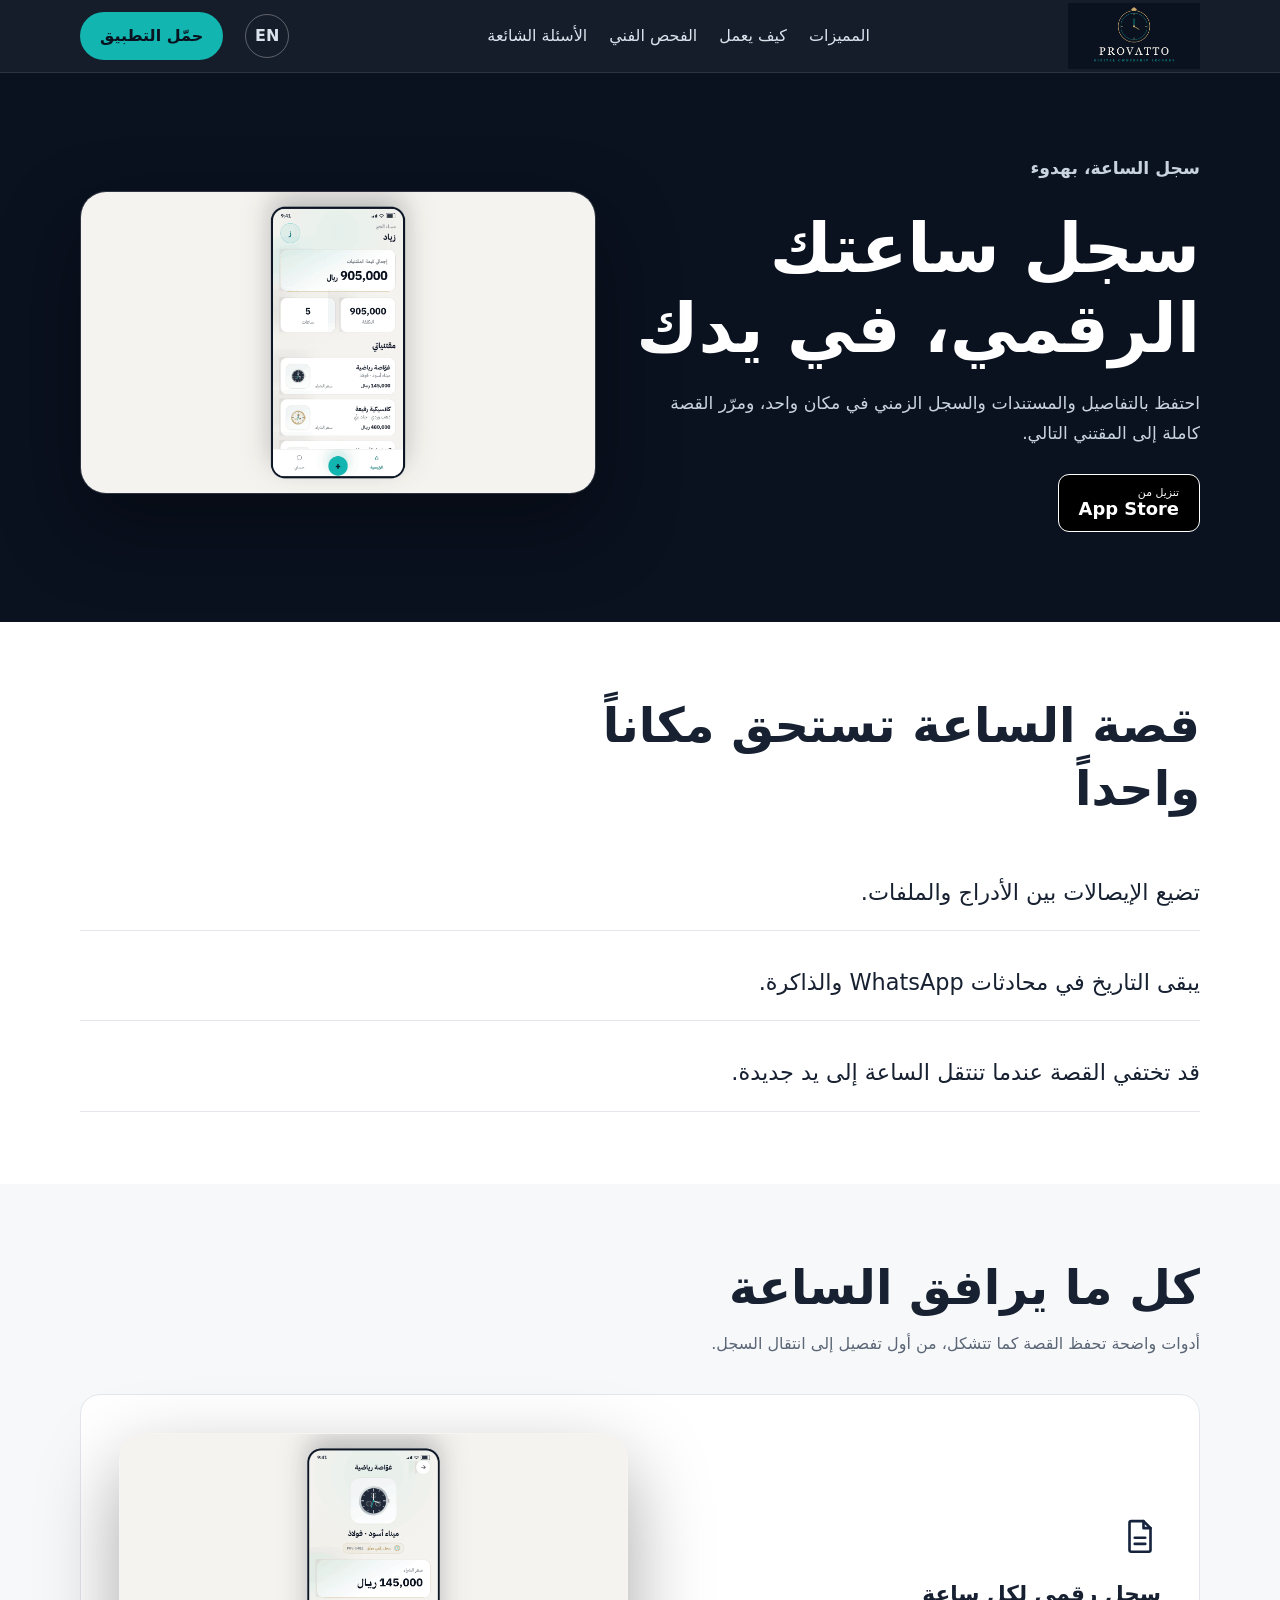
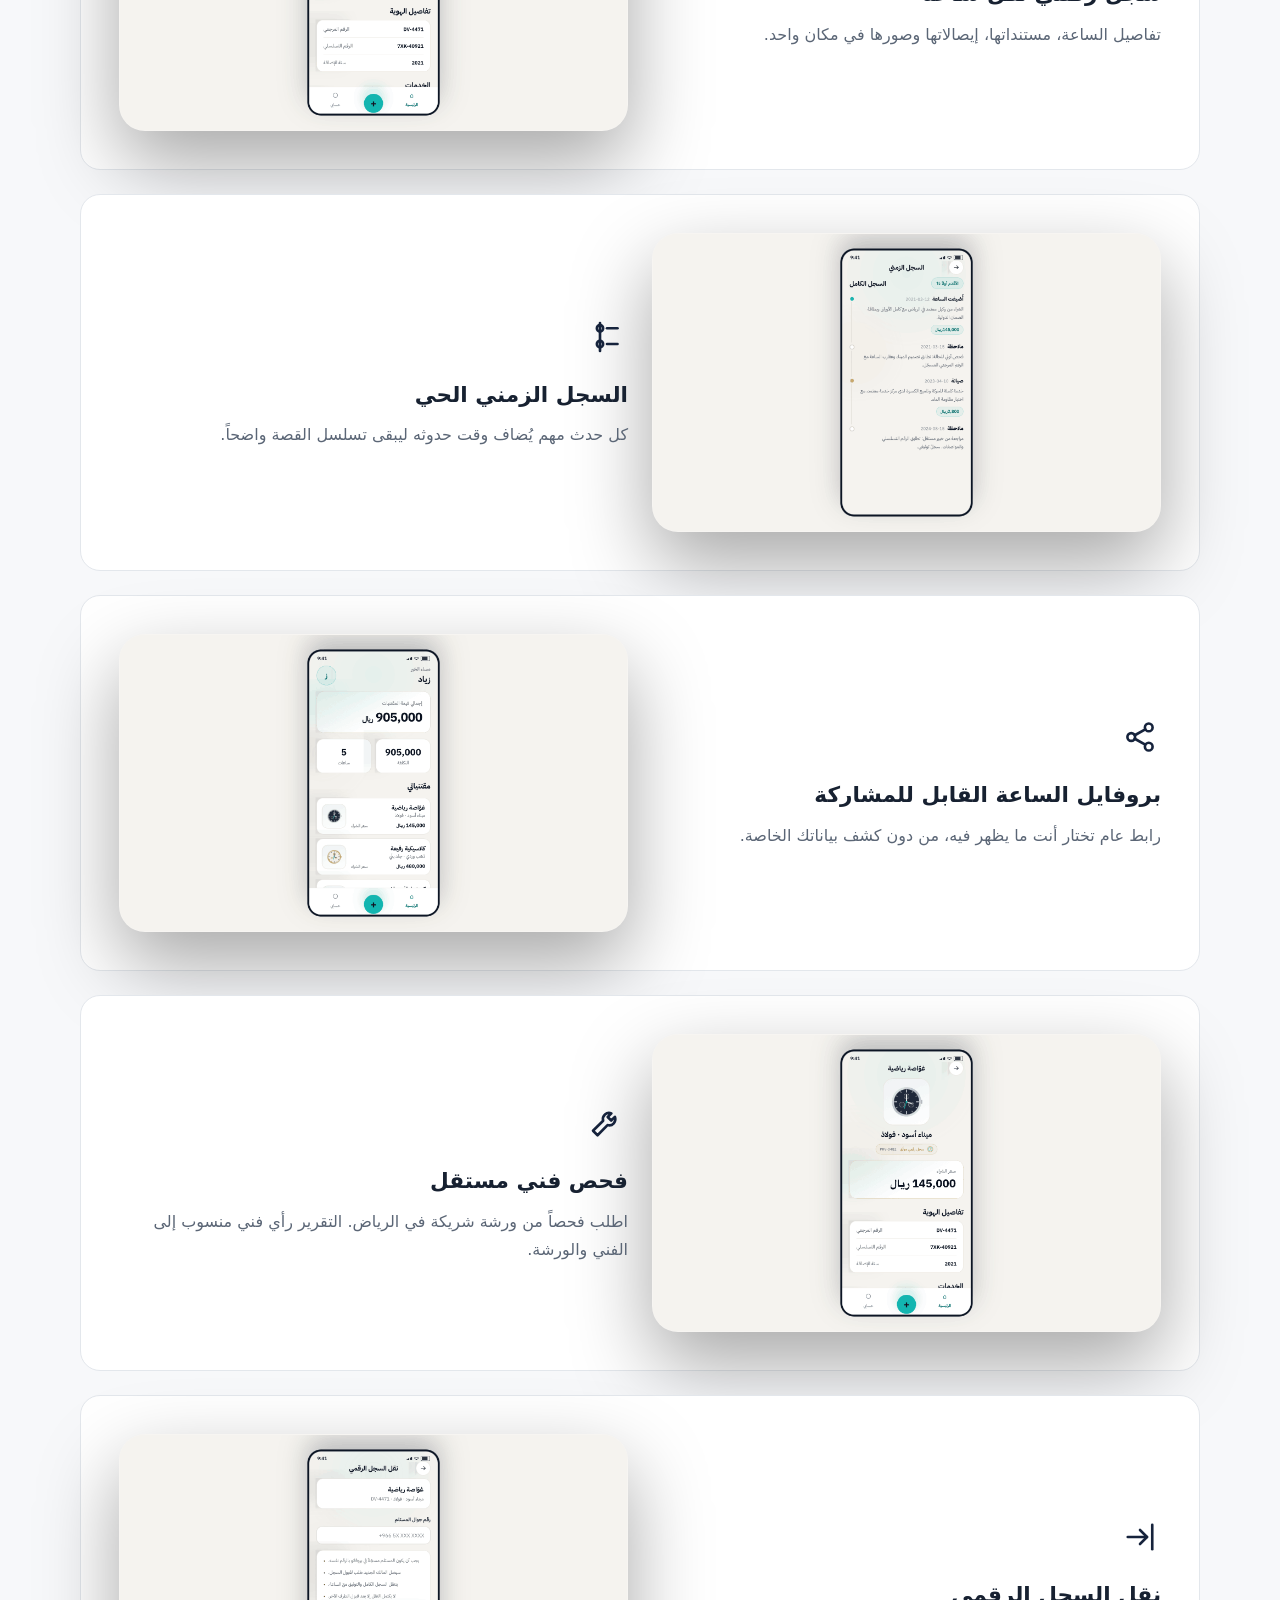
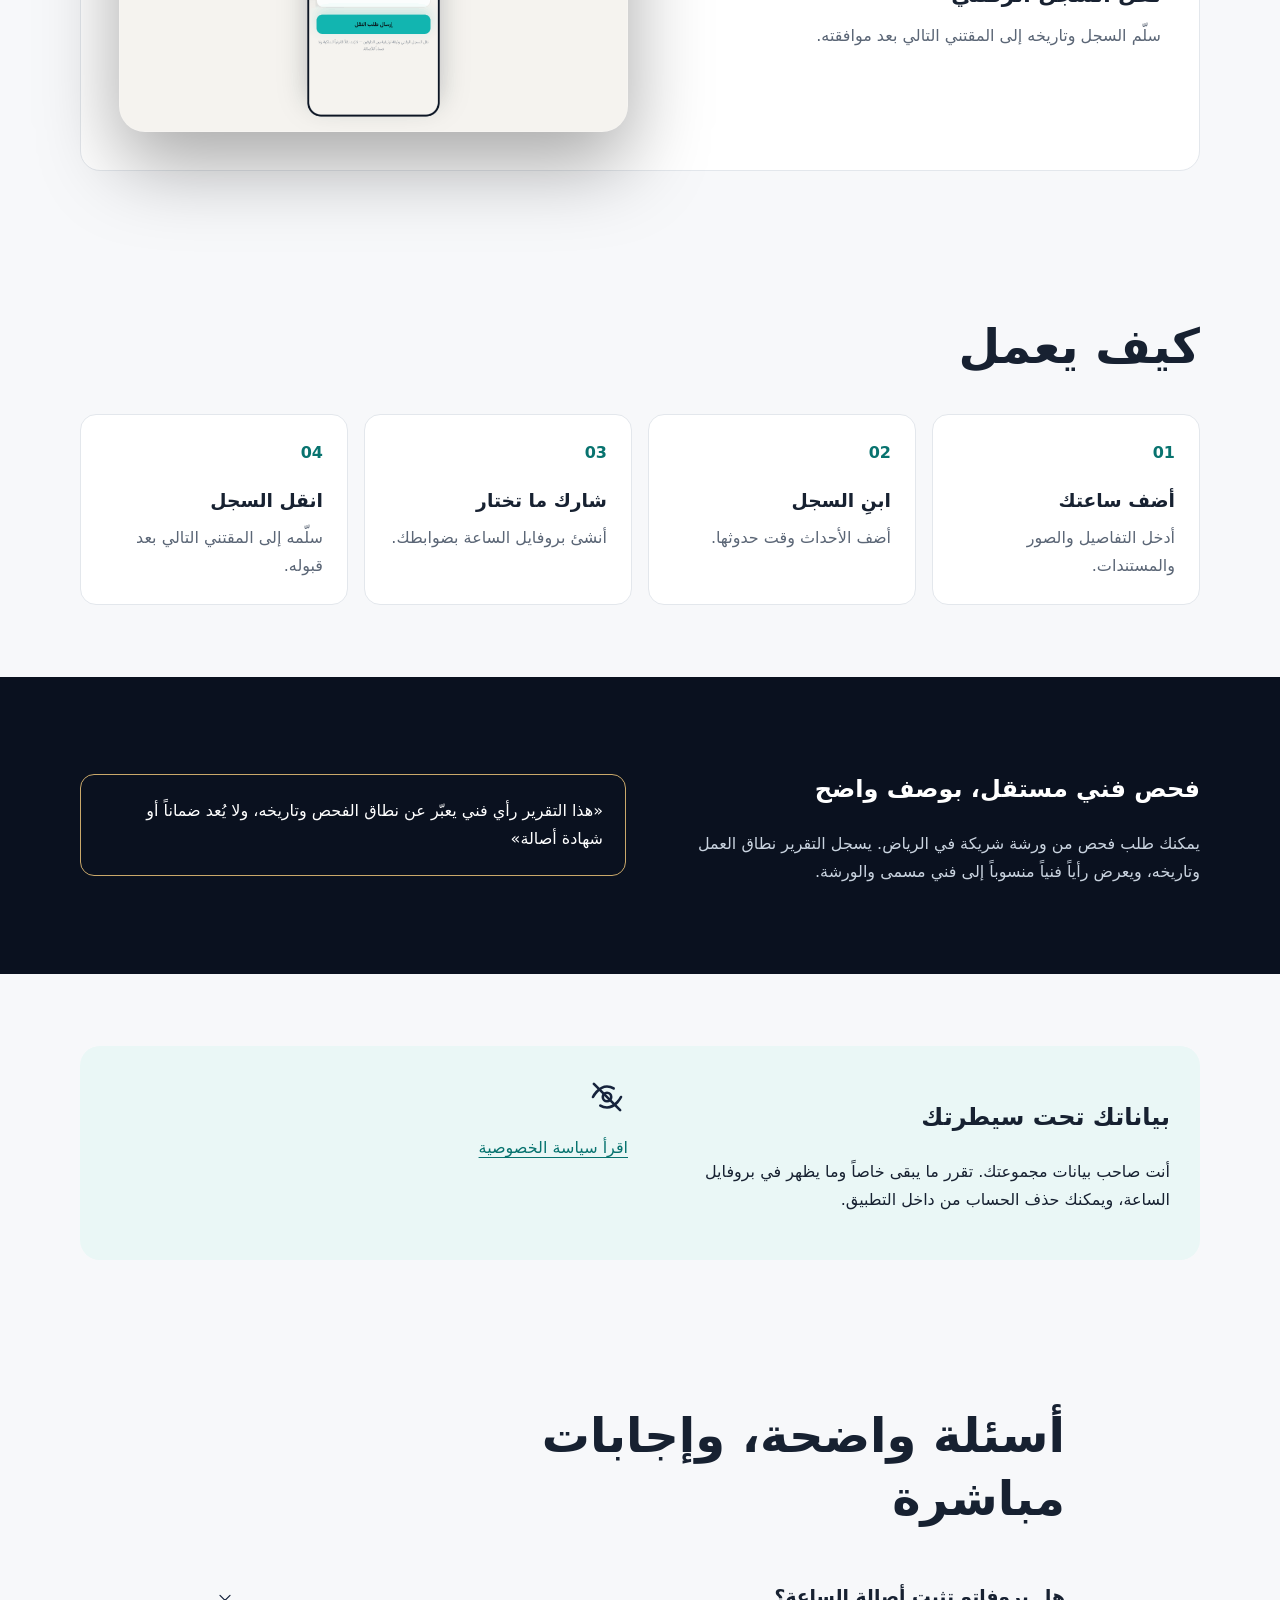
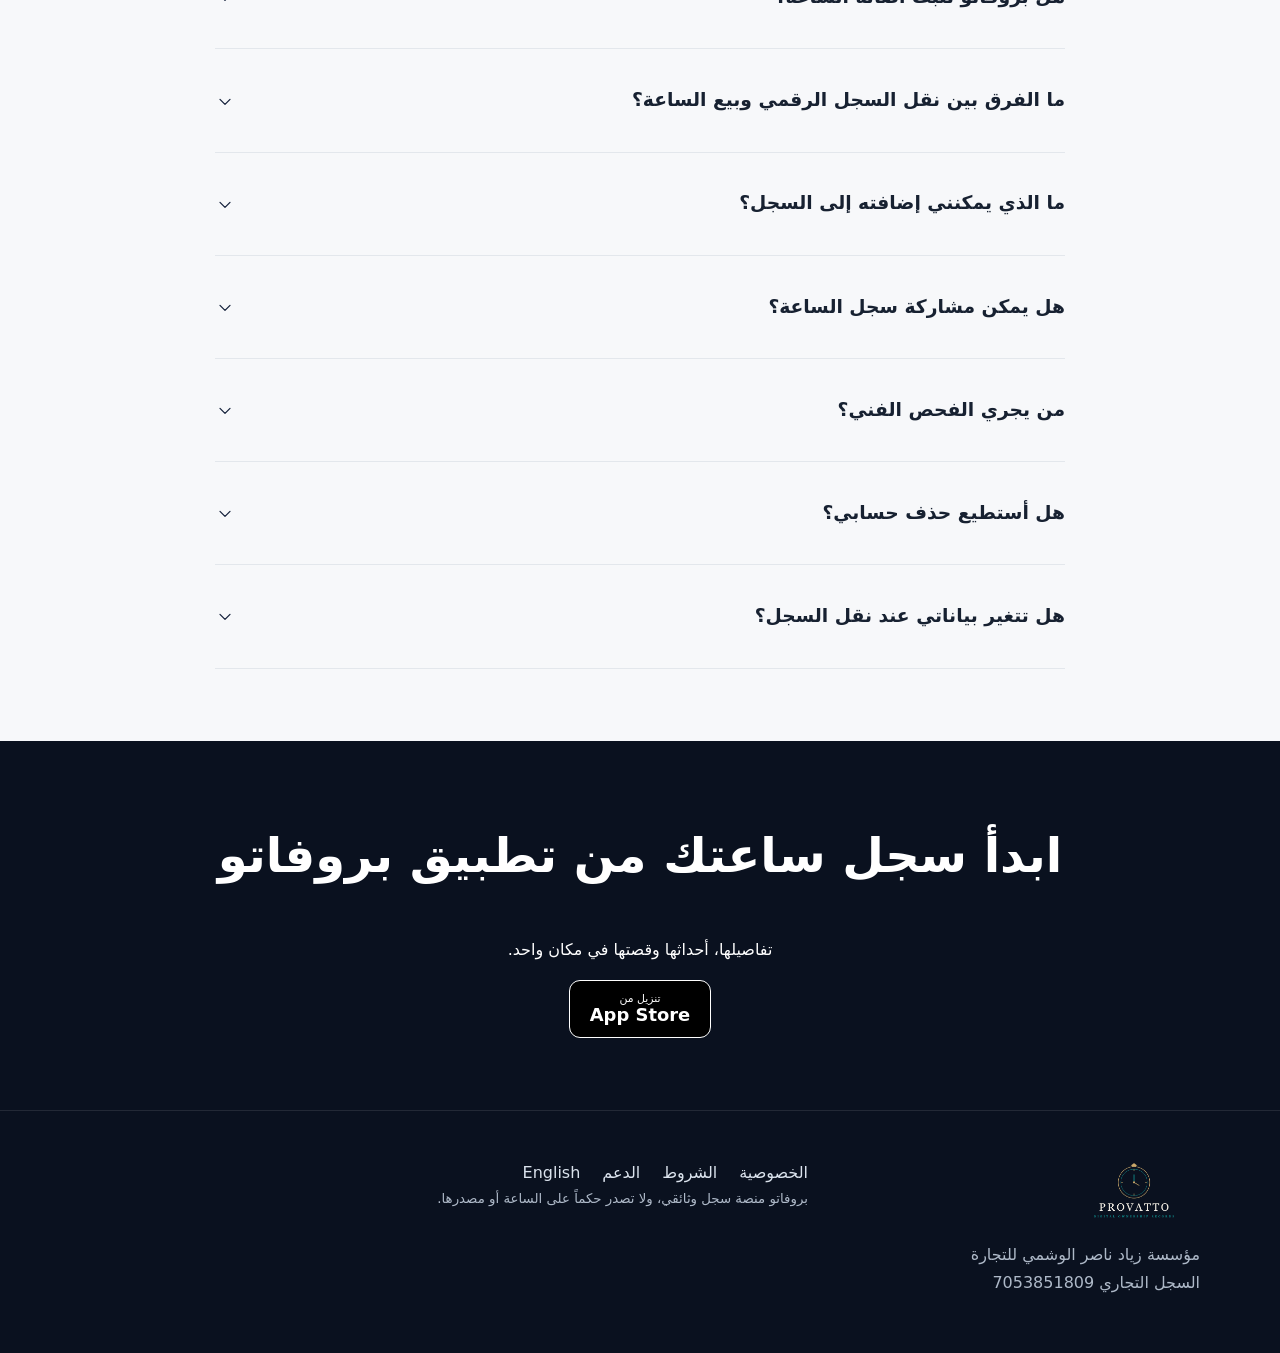
==== index.html @ 69df704a "Reference existing identity assets directly" ====
<!doctype html>
<html lang="ar" dir="rtl">
<head>
<meta charset="utf-8">
<meta name="viewport" content="width=device-width,initial-scale=1,viewport-fit=cover">
<title>بروفاتو | سجل ساعتك الرقمي</title>
<meta name="description" content="سجل رقمي لساعتك يحفظ التفاصيل والمستندات والأحداث وينتقل مع قصتها.">
<meta name="apple-itunes-app" content="app-id=6777485253">
<link rel="canonical" href="index.html">
<link rel="alternate" hreflang="ar" href="index.html">
<link rel="alternate" hreflang="en" href="en/index.html">
<link rel="alternate" hreflang="x-default" href="index.html">
<meta property="og:title" content="بروفاتو | سجل ساعتك الرقمي">
<meta property="og:description" content="سجل رقمي لساعتك يحفظ التفاصيل والمستندات والأحداث وينتقل مع قصتها.">
<meta property="og:type" content="website">
<meta property="og:image" content="identity/logo/app-icon-dark.png">
<meta name="twitter:card" content="summary_large_image">
<link rel="icon" href="identity/logo/icon-mark.svg" type="image/svg+xml">
<link rel="manifest" href="site.webmanifest">
<link rel="stylesheet" href="assets/css/site.css">
<script type="application/ld+json">{"@context":"https://schema.org","@graph":[{"@type":"Organization","name":"Provatto"},{"@type":"SoftwareApplication","name":"Provatto","operatingSystem":"iOS","applicationCategory":"LifestyleApplication","downloadUrl":"https://apps.apple.com/app/id6777485253"}]}</script>
</head>
<body>
<a class="skip" href="#main">تجاوز إلى المحتوى</a>
<header class="site-header">
<div class="container nav">
<a class="logo" href="index.html" aria-label="بروفاتو، الرئيسية">
<img src="identity/logo/wordmark-on-dark.png" alt="بروفاتو" width="260" height="130">
</a>
<nav class="nav-links" aria-label="التنقل الرئيسي">
<a href="#features">المميزات</a>
<a href="#how">كيف يعمل</a>
<a href="#inspection">الفحص الفني</a>
<a href="#faq">الأسئلة الشائعة</a>
</nav>
<a class="lang" href="en/index.html" hreflang="en" aria-label="English">EN</a>
<a class="button" href="https://apps.apple.com/app/id6777485253">حمّل التطبيق</a>
</div>
</header>
<main id="main">
<!-- Landing copy starts here -->
<section class="hero">
<div class="container hero-grid">
<div>
<p class="eyebrow">سجل الساعة، بهدوء</p>
<h1>سجل ساعتك الرقمي، في يدك</h1>
<p>احتفظ بالتفاصيل والمستندات والسجل الزمني في مكان واحد، ومرّر القصة كاملة إلى المقتني التالي.</p>
<a class="store-badge" href="https://apps.apple.com/app/id6777485253" aria-label="تنزيل بروفاتو من App Store">
<small>تنزيل من</small>
<strong>App Store</strong>
</a>
</div>
<div class="hero-art">
<img class="screen" src="identity/screens/home.png" alt="شاشة مقتنياتي في تطبيق بروفاتو" width="924" height="540">
</div>
</div>
</section>
<section class="problem">
<div class="container reveal">
<div class="section-head">
<h2>قصة الساعة تستحق مكاناً واحداً</h2>
</div>
<div class="problem-lines">
<p>تضيع الإيصالات بين الأدراج والملفات.</p>
<p>يبقى التاريخ في محادثات WhatsApp والذاكرة.</p>
<p>قد تختفي القصة عندما تنتقل الساعة إلى يد جديدة.</p>
</div>
</div>
</section>
<section id="features">
<div class="container">
<div class="section-head reveal">
<h2>كل ما يرافق الساعة</h2>
<p>أدوات واضحة تحفظ القصة كما تتشكل، من أول تفصيل إلى انتقال السجل.</p>
</div>
<div class="features">
<article class="feature reveal">
<div class="feature-copy">
<img class="feature-icon" src="identity/icons/document.svg" alt="" width="42" height="42">
<h3>سجل رقمي لكل ساعة</h3>
<p>تفاصيل الساعة، مستنداتها، إيصالاتها وصورها في مكان واحد.</p>
</div>
<img class="screen" src="identity/screens/detail.png" alt="شاشة تفاصيل السجل الرقمي في تطبيق بروفاتو" width="924" height="540" loading="lazy">
</article>
<article class="feature reveal">
<div class="feature-copy">
<img class="feature-icon" src="identity/icons/timeline.svg" alt="" width="42" height="42">
<h3>السجل الزمني الحي</h3>
<p>كل حدث مهم يُضاف وقت حدوثه ليبقى تسلسل القصة واضحاً.</p>
</div>
<img class="screen" src="identity/screens/timeline.png" alt="شاشة السجل الزمني في تطبيق بروفاتو" width="924" height="540" loading="lazy">
</article>
<article class="feature reveal">
<div class="feature-copy">
<img class="feature-icon" src="identity/icons/share.svg" alt="" width="42" height="42">
<h3>بروفايل الساعة القابل للمشاركة</h3>
<p>رابط عام تختار أنت ما يظهر فيه، من دون كشف بياناتك الخاصة.</p>
</div>
<img class="screen" src="identity/screens/home.png" alt="شاشة مقتنياتي في تطبيق بروفاتو" width="924" height="540" loading="lazy">
</article>
<article class="feature reveal">
<div class="feature-copy">
<img class="feature-icon" src="identity/icons/tool.svg" alt="" width="42" height="42">
<h3>فحص فني مستقل</h3>
<p>اطلب فحصاً من ورشة شريكة في الرياض. التقرير رأي فني منسوب إلى الفني والورشة.</p>
</div>
<img class="screen" src="identity/screens/detail.png" alt="تفاصيل ساعة داخل التطبيق" width="924" height="540" loading="lazy">
</article>
<article class="feature reveal">
<div class="feature-copy">
<img class="feature-icon" src="identity/icons/transferOut.svg" alt="" width="42" height="42">
<h3>نقل السجل الرقمي</h3>
<p>سلّم السجل وتاريخه إلى المقتني التالي بعد موافقته.</p>
</div>
<img class="screen" src="identity/screens/transfer.png" alt="شاشة نقل السجل الرقمي" width="924" height="540" loading="lazy">
</article>
</div>
</div>
</section>
<section id="how">
<div class="container">
<div class="section-head reveal">
<h2>كيف يعمل</h2>
</div>
<div class="steps reveal">
<article class="step">
<h3>أضف ساعتك</h3>
<p>أدخل التفاصيل والصور والمستندات.</p>
</article>
<article class="step">
<h3>ابنِ السجل</h3>
<p>أضف الأحداث وقت حدوثها.</p>
</article>
<article class="step">
<h3>شارك ما تختار</h3>
<p>أنشئ بروفايل الساعة بضوابطك.</p>
</article>
<article class="step">
<h3>انقل السجل</h3>
<p>سلّمه إلى المقتني التالي بعد قبوله.</p>
</article>
</div>
</div>
</section>
<section class="inspection" id="inspection">
<div class="container inspection-grid reveal">
<div>
<h2>فحص فني مستقل، بوصف واضح</h2>
<p>يمكنك طلب فحص من ورشة شريكة في الرياض. يسجل التقرير نطاق العمل وتاريخه، ويعرض رأياً فنياً منسوباً إلى فني مسمى والورشة.</p>
</div>
<p class="disclaimer">«هذا التقرير رأي فني يعبّر عن نطاق الفحص وتاريخه، ولا يُعد ضماناً أو شهادة أصالة»</p>
</div>
</section>
<section id="privacy">
<div class="container privacy-panel reveal">
<div>
<h2>بياناتك تحت سيطرتك</h2>
<p>أنت صاحب بيانات مجموعتك. تقرر ما يبقى خاصاً وما يظهر في بروفايل الساعة، ويمكنك حذف الحساب من داخل التطبيق.</p>
</div>
<div>
<img src="identity/icons/private.svg" alt="" width="42" height="42">
<p>
<a href="privacy.html">اقرأ سياسة الخصوصية</a>
</p>
</div>
</div>
</section>
<section id="faq">
<div class="container faq reveal">
<div class="section-head">
<h2>أسئلة واضحة، وإجابات مباشرة</h2>
</div>
<div class="faq-item">
<h3>
<button class="faq-button" aria-expanded="false" aria-controls="faq-1">هل بروفاتو تثبت أصالة الساعة؟<img class="directional" src="identity/icons/chevronDown.svg" alt="" width="20" height="20">
</button>
</h3>
<div class="faq-panel" id="faq-1" hidden>لا. بروفاتو منصة للسجل الرقمي، ولا تحكم على الساعة. الفحص الفني المستقل رأي فني محدد النطاق والتاريخ.</div>
</div>
<div class="faq-item">
<h3>
<button class="faq-button" aria-expanded="false" aria-controls="faq-2">ما الفرق بين نقل السجل الرقمي وبيع الساعة؟<img class="directional" src="identity/icons/chevronDown.svg" alt="" width="20" height="20">
</button>
</h3>
<div class="faq-panel" id="faq-2" hidden>نقل السجل يحرّك البيانات إلى حساب المقتني التالي. البيع وأي إجراء قانوني يتمان خارج بروفاتو.</div>
</div>
<div class="faq-item">
<h3>
<button class="faq-button" aria-expanded="false" aria-controls="faq-3">ما الذي يمكنني إضافته إلى السجل؟<img class="directional" src="identity/icons/chevronDown.svg" alt="" width="20" height="20">
</button>
</h3>
<div class="faq-panel" id="faq-3" hidden>تفاصيل الساعة، الصور، المستندات، الإيصالات وأحداث الصيانة وغيرها من الأحداث المهمة.</div>
</div>
<div class="faq-item">
<h3>
<button class="faq-button" aria-expanded="false" aria-controls="faq-4">هل يمكن مشاركة سجل الساعة؟<img class="directional" src="identity/icons/chevronDown.svg" alt="" width="20" height="20">
</button>
</h3>
<div class="faq-panel" id="faq-4" hidden>نعم. تنشئ بروفايل ساعة عاماً وتختار أنت المعلومات التي تظهر فيه.</div>
</div>
<div class="faq-item">
<h3>
<button class="faq-button" aria-expanded="false" aria-controls="faq-5">من يجري الفحص الفني؟<img class="directional" src="identity/icons/chevronDown.svg" alt="" width="20" height="20">
</button>
</h3>
<div class="faq-panel" id="faq-5" hidden>فني مسمى لدى ورشة شريكة في الرياض، ويُنسب التقرير إليه وإلى الورشة.</div>
</div>
<div class="faq-item">
<h3>
<button class="faq-button" aria-expanded="false" aria-controls="faq-6">هل أستطيع حذف حسابي؟<img class="directional" src="identity/icons/chevronDown.svg" alt="" width="20" height="20">
</button>
</h3>
<div class="faq-panel" id="faq-6" hidden>نعم. يمكنك طلب حذف الحساب من داخل التطبيق وفق سياسة الخصوصية.</div>
</div>
<div class="faq-item">
<h3>
<button class="faq-button" aria-expanded="false" aria-controls="faq-7">هل تتغير بياناتي عند نقل السجل؟<img class="directional" src="identity/icons/chevronDown.svg" alt="" width="20" height="20">
</button>
</h3>
<div class="faq-panel" id="faq-7" hidden>ينتقل السجل وتاريخه بعد قبول الطرف الآخر، وتبقى الإجراءات القانونية خارج المنصة.</div>
</div>
</div>
</section>
<section class="final-cta">
<div class="container reveal">
<h2>ابدأ سجل ساعتك من تطبيق بروفاتو</h2>
<p>تفاصيلها، أحداثها وقصتها في مكان واحد.</p>
<a class="store-badge" href="https://apps.apple.com/app/id6777485253" aria-label="تنزيل بروفاتو من App Store">
<small>تنزيل من</small>
<strong>App Store</strong>
</a>
</div>
</section>
<!-- Landing copy ends here -->
</main>
<footer class="footer">
<div class="container footer-grid">
<div>
<img class="footer-logo" src="identity/logo/wordmark-on-dark.png" alt="بروفاتو" width="260" height="130">
<p>مؤسسة زياد ناصر الوشمي للتجارة<br>السجل التجاري 7053851809</p>
</div>
<div>
<nav class="footer-links" aria-label="روابط التذييل">
<a href="privacy.html">الخصوصية</a>
<a href="terms.html">الشروط</a>
<a href="support.html">الدعم</a>
<a href="en/index.html">English</a>
</nav>
<small>بروفاتو منصة سجل وثائقي، ولا تصدر حكماً على الساعة أو مصدرها.</small>
</div>
</div>
</footer>
<script src="assets/js/site.js" defer>
</script>
</body>
</html>
---- assets/css/site.css ----
:root {
  --navy:#0a111f;
  --teal:#12b5b0;
  --teal-ink:#08736f;
  --paper:#f7f8fa;
  --white:#fff;
  --ink:#172131;
  --muted:#5b6676;
  --line:#e3e7ec;
  --gold:#c9a86a;
  --radius:20px;
  --shadow:0 20px 60px rgba(10,17,31,.1)
}
@font-face {
  font-family:"IBM Plex Sans Arabic";
  src:local("IBM Plex Sans Arabic");
  font-display:swap
}
* {
  box-sizing:border-box
}
html {
  scroll-behavior:smooth;
  scroll-padding-top:96px
}
body {
  margin:0;
  background:var(--paper);
  color:var(--ink);
  font-family:"IBM Plex Sans Arabic","IBM Plex Sans",system-ui,-apple-system,"Segoe UI",sans-serif;
  line-height:1.75
}
img {
  display:block;
  max-width:100%;
  height:auto
}
a {
  color:var(--teal-ink);
  text-underline-offset:4px
}
button,a {
  touch-action:manipulation
}
.container {
  width:min(1120px,calc(100% - 40px));
  margin-inline:auto
}
.skip {
  position:fixed;
  z-index:100;
  inset-block-start:8px;
  inset-inline-start:8px;
  transform:translateY(-150%);
  background:var(--white);
  padding:12px 18px;
  border-radius:8px
}
.skip:focus {
  transform:none
}
.site-header {
  position:sticky;
  z-index:50;
  inset-block-start:0;
  padding-block-start:env(safe-area-inset-top);
  background:rgba(10,17,31,.95);
  backdrop-filter:blur(14px);
  border-block-end:1px solid rgba(255,255,255,.1)
}
.nav {
  min-height:72px;
  display:flex;
  align-items:center;
  gap:22px
}
.logo {
  display:flex;
  align-items:center;
  min-width:120px
}
.logo img {
  width:132px
}
.nav-links {
  display:none;
  align-items:center;
  gap:22px;
  margin-inline:auto
}
.nav-links a,.lang,.footer a {
  color:#dbe3ed;
  text-decoration:none
}
.lang {
  display:grid;
  place-items:center;
  min-width:44px;
  min-height:44px;
  border:1px solid rgba(255,255,255,.3);
  border-radius:999px;
  font-weight:600
}
.button {
  display:inline-flex;
  min-height:48px;
  align-items:center;
  justify-content:center;
  padding:10px 20px;
  border-radius:999px;
  background:var(--teal);
  color:var(--navy);
  font-weight:700;
  text-decoration:none
}
.nav .button {
  display:none
}
.hero {
  background:var(--navy);
  color:var(--white);
  padding:46px 0 64px;
  overflow:hidden
}
.hero-grid {
  display:grid;
  gap:34px;
  align-items:center
}
.eyebrow {
  font-size:.82rem;
  font-weight:700;
  color:var(--teal);
  margin:0 0 12px
}
.hero h1 {
  font-size:clamp(2.1rem,8vw,4.25rem);
  line-height:1.18;
  max-width:750px;
  margin:0 0 18px;
  font-weight:600
}
.hero p {
  color:#c9d3df;
  font-size:1.08rem;
  max-width:620px;
  margin:0 0 26px
}
.store-badge {
  display:inline-grid;
  min-height:58px;
  align-content:center;
  padding:8px 20px;
  border:1px solid #fff;
  border-radius:11px;
  background:#000;
  color:#fff;
  text-decoration:none;
  line-height:1.15
}
.store-badge small {
  font-size:.68rem
}
.store-badge strong {
  font-size:1.12rem
}
.hero-art {
  position:relative
}
.screen {
  border-radius:26px;
  box-shadow:0 32px 80px rgba(0,0,0,.35);
  border:1px solid rgba(255,255,255,.15)
}
section {
  padding:72px 0
}
.section-head {
  max-width:680px;
  margin-block-end:36px
}
.section-head h2,.legal h1 {
  font-size:clamp(1.8rem,5vw,3rem);
  line-height:1.3;
  margin:0 0 12px
}
.section-head p {
  color:var(--muted);
  margin:0
}
.problem {
  background:var(--white)
}
.problem-lines {
  display:grid;
  gap:14px
}
.problem-lines p {
  font-size:clamp(1.1rem,3vw,1.4rem);
  margin:0;
  padding:18px 0;
  border-block-end:1px solid var(--line)
}
.features {
  display:grid;
  gap:24px
}
.feature {
  display:grid;
  gap:24px;
  background:var(--white);
  padding:24px;
  border:1px solid var(--line);
  border-radius:var(--radius);
  align-items:center
}
.feature-icon {
  width:42px;
  height:42px;
  margin-block-end:18px
}
.feature h3 {
  font-size:1.35rem;
  margin:0 0 8px
}
.feature p {
  color:var(--muted);
  margin:0
}
.feature img.screen {
  background:#f5f3ef
}
.steps {
  display:grid;
  gap:16px;
  counter-reset:steps
}
.step {
  position:relative;
  background:#fff;
  padding:24px;
  border-radius:16px;
  border:1px solid var(--line)
}
.step::before {
  counter-increment:steps;
  content:"0" counter(steps);
  display:block;
  color:var(--teal-ink);
  font-weight:700;
  margin-block-end:18px
}
.step h3 {
  margin:0 0 6px
}
.step p {
  margin:0;
  color:var(--muted)
}
.inspection {
  background:var(--navy);
  color:#fff
}
.inspection-grid {
  display:grid;
  gap:28px;
  align-items:center
}
.inspection p {
  color:#c9d3df
}
.disclaimer {
  padding:22px;
  border:1px solid var(--gold);
  border-radius:14px;
  color:#fff!important
}
.privacy-panel {
  display:grid;
  gap:24px;
  background:#eaf7f6;
  padding:30px;
  border-radius:var(--radius)
}
.faq {
  max-width:850px
}
.faq-item {
  border-block-end:1px solid var(--line)
}
.faq-button {
  width:100%;
  min-height:64px;
  display:flex;
  align-items:center;
  justify-content:space-between;
  gap:20px;
  padding:16px 0;
  border:0;
  background:none;
  color:var(--ink);
  font:inherit;
  font-weight:600;
  text-align:start;
  cursor:pointer
}
.faq-button img {
  width:20px;
  transition:transform .2s
}
.faq-button[aria-expanded=true] img {
  transform:rotate(180deg)
}
.faq-panel {
  padding:0 0 20px;
  color:var(--muted)
}
.faq-panel[hidden] {
  display:none
}
.final-cta {
  background:var(--navy);
  color:#fff;
  text-align:center
}
.final-cta h2 {
  font-size:clamp(1.8rem,5vw,3rem);
  margin-block-start:0
}
.footer {
  background:var(--navy);
  color:#aeb9c8;
  padding:48px 0 max(40px,env(safe-area-inset-bottom));
  border-block-start:1px solid rgba(255,255,255,.1)
}
.footer-grid {
  display:grid;
  gap:28px
}
.footer-logo {
  width:132px
}
.footer-links {
  display:flex;
  flex-wrap:wrap;
  gap:14px 22px
}
.footer small {
  display:block;
  max-width:760px
}
.legal-hero {
  background:var(--navy);
  color:#fff;
  padding:52px 0
}
.legal {
  padding-block:56px
}
.legal-layout {
  display:grid;
  gap:32px
}
.toc {
  background:#fff;
  padding:22px;
  border:1px solid var(--line);
  border-radius:14px;
  align-self:start
}
.toc a {
  display:block;
  padding:5px 0
}
.legal-card {
  background:#fff;
  padding:clamp(20px,5vw,48px);
  border:1px solid var(--line);
  border-radius:var(--radius)
}
.legal-card h2 {
  font-size:1.25rem;
  line-height:1.5;
  margin:34px 0 10px
}
.legal-card h2:first-child {
  margin-block-start:0
}
.legal-card li {
  margin-block-end:8px
}
.contact-block,.contact-card {
  background:#eff9f8;
  padding:20px;
  border-radius:12px
}
.contact-card {
  text-align:center
}
.qa {
  padding:18px 0;
  border-block-end:1px solid var(--line)
}
.qa .q {
  font-weight:700
}
.qa .a {
  color:var(--muted)
}
:focus-visible {
  outline:3px solid var(--teal);
  outline-offset:3px
}
.reveal {
  opacity:0;
  transform:translateY(8px);
  transition:opacity .2s ease,transform .2s ease
}
.reveal.visible {
  opacity:1;
  transform:none
}
[dir=rtl] .directional {
  transform:scaleX(-1)
}
[dir=rtl] .faq-button[aria-expanded=true] img {
  transform:scaleX(-1) rotate(180deg)
}
@media(min-width:760px) {
  .nav-links {
    display:flex
  }
  .nav .button {
    display:inline-flex
  }
  .hero {
    padding:80px 0 90px
  }
  .hero-grid {
    grid-template-columns:1.05fr .95fr
  }
  .features .feature {
    grid-template-columns:1fr 1fr;
    padding:38px
  }
  .features .feature:nth-child(even) .feature-copy {
    order:2
  }
  .steps {
    grid-template-columns:repeat(4,1fr)
  }
  .inspection-grid,.privacy-panel {
    grid-template-columns:1fr 1fr
  }
  .footer-grid {
    grid-template-columns:1fr 2fr
  }
  .legal-layout {
    grid-template-columns:260px 1fr
  }
  .toc {
    position:sticky;
    inset-block-start:100px
  }
}
@media(prefers-reduced-motion:reduce) {
  html {
    scroll-behavior:auto
  }
  .reveal {
    opacity:1;
    transform:none;
    transition:none
  }
  .faq-button img {
    transition:none
  }
}

.not-found {
  min-height: 100vh;
  display: grid;
  place-items: center;
}

.not-found-logo {
  margin-inline: auto;
}
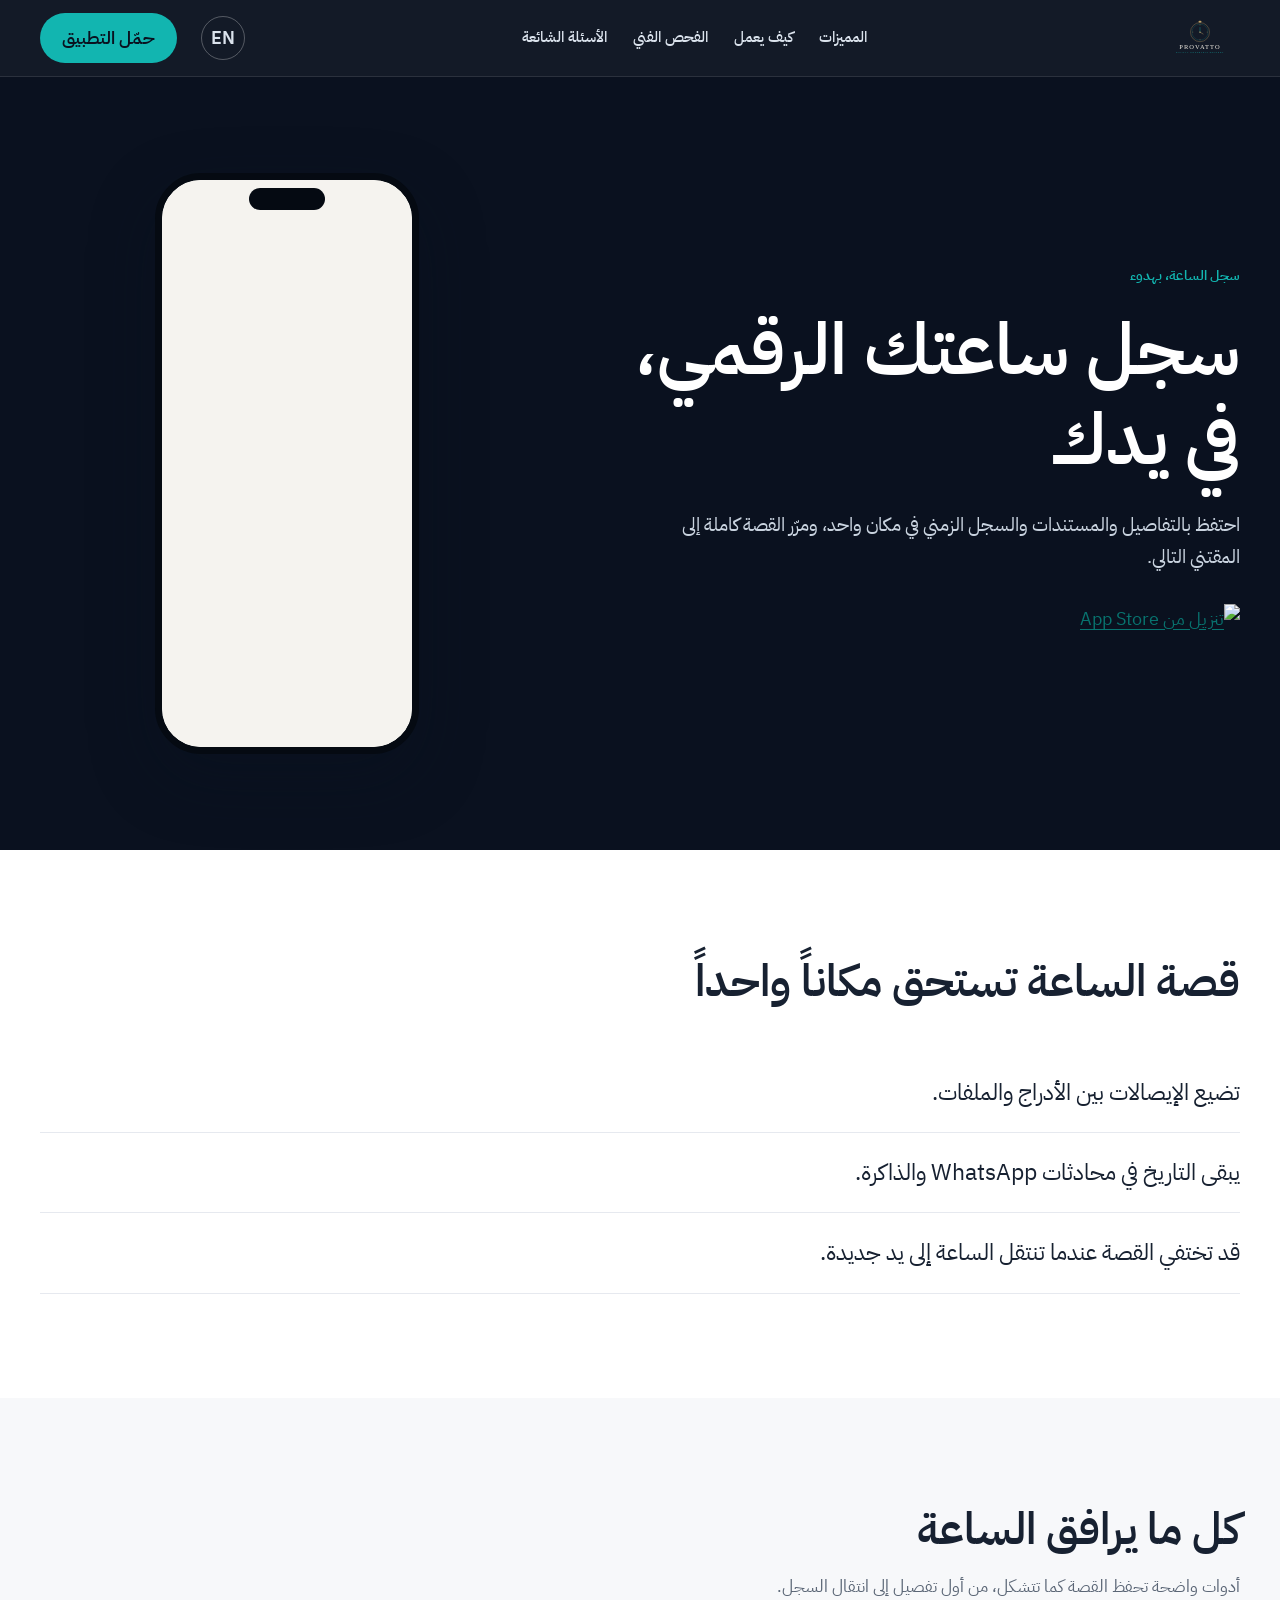
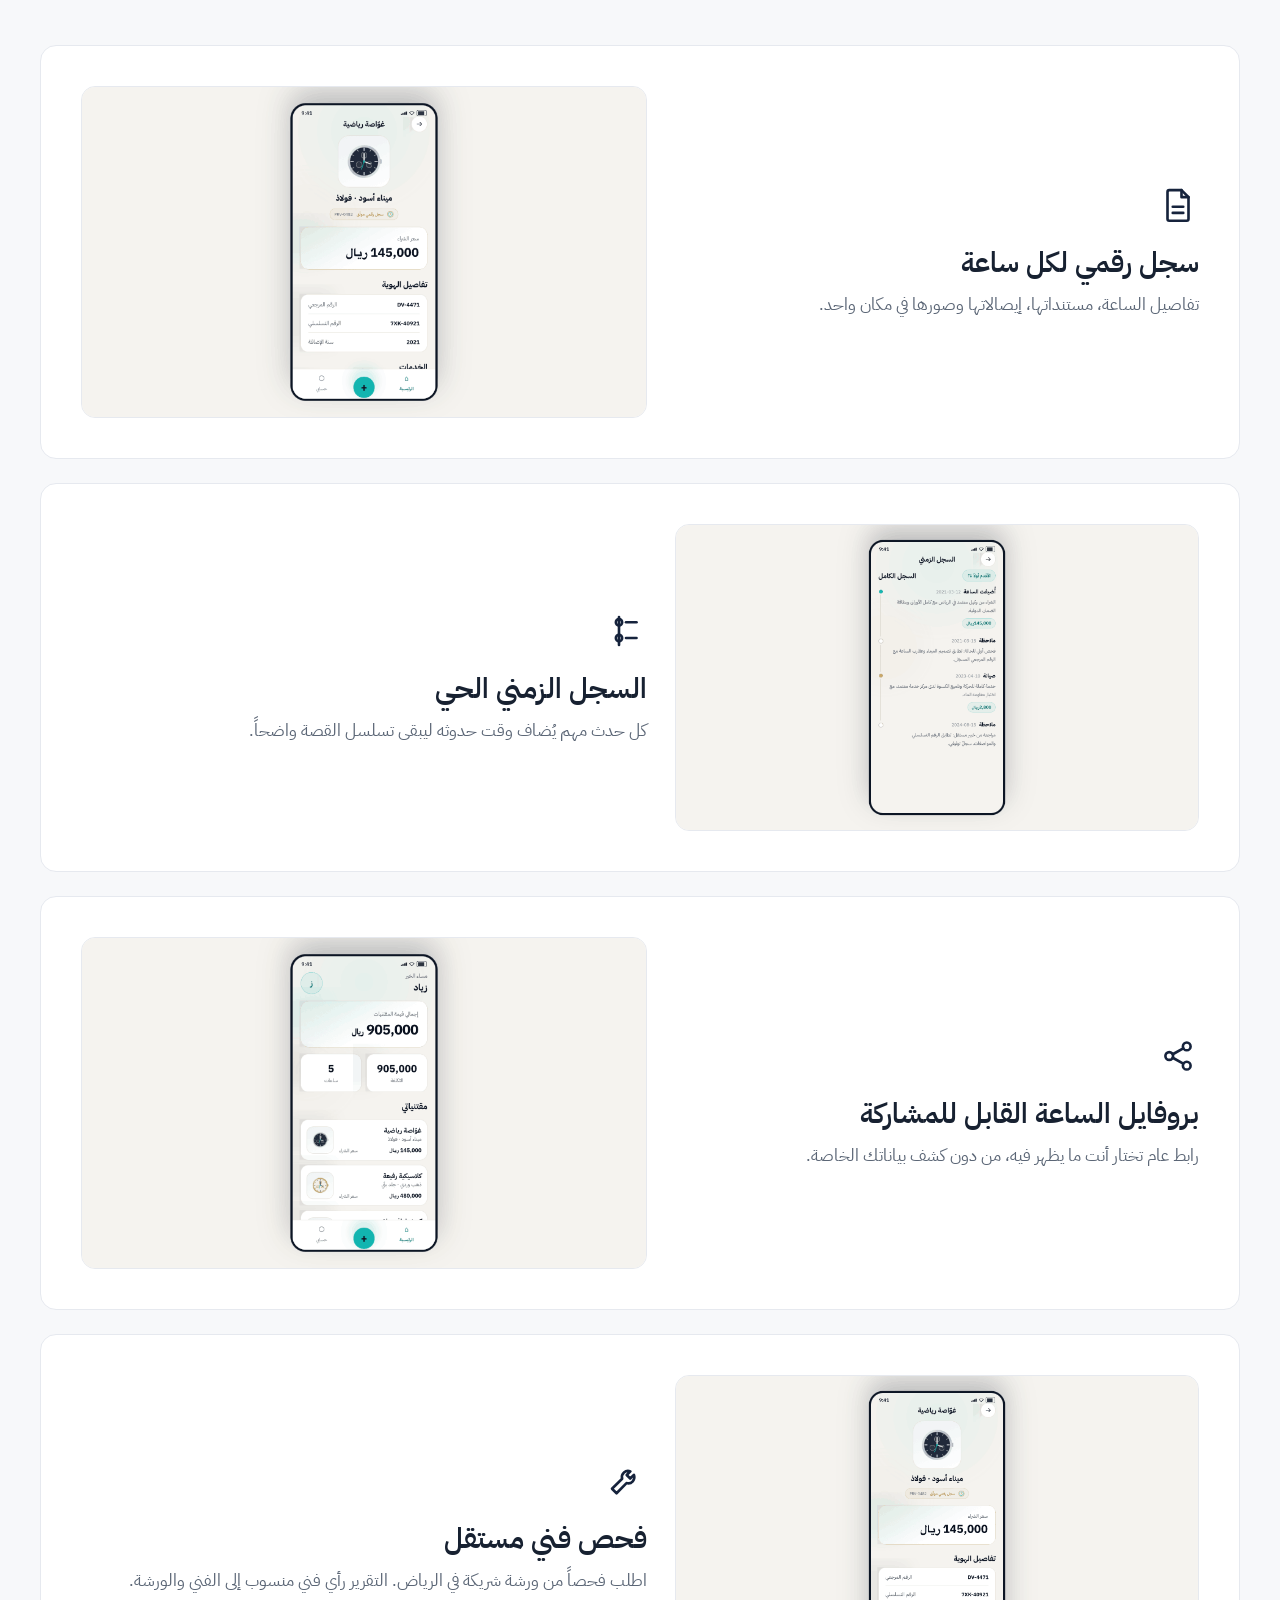
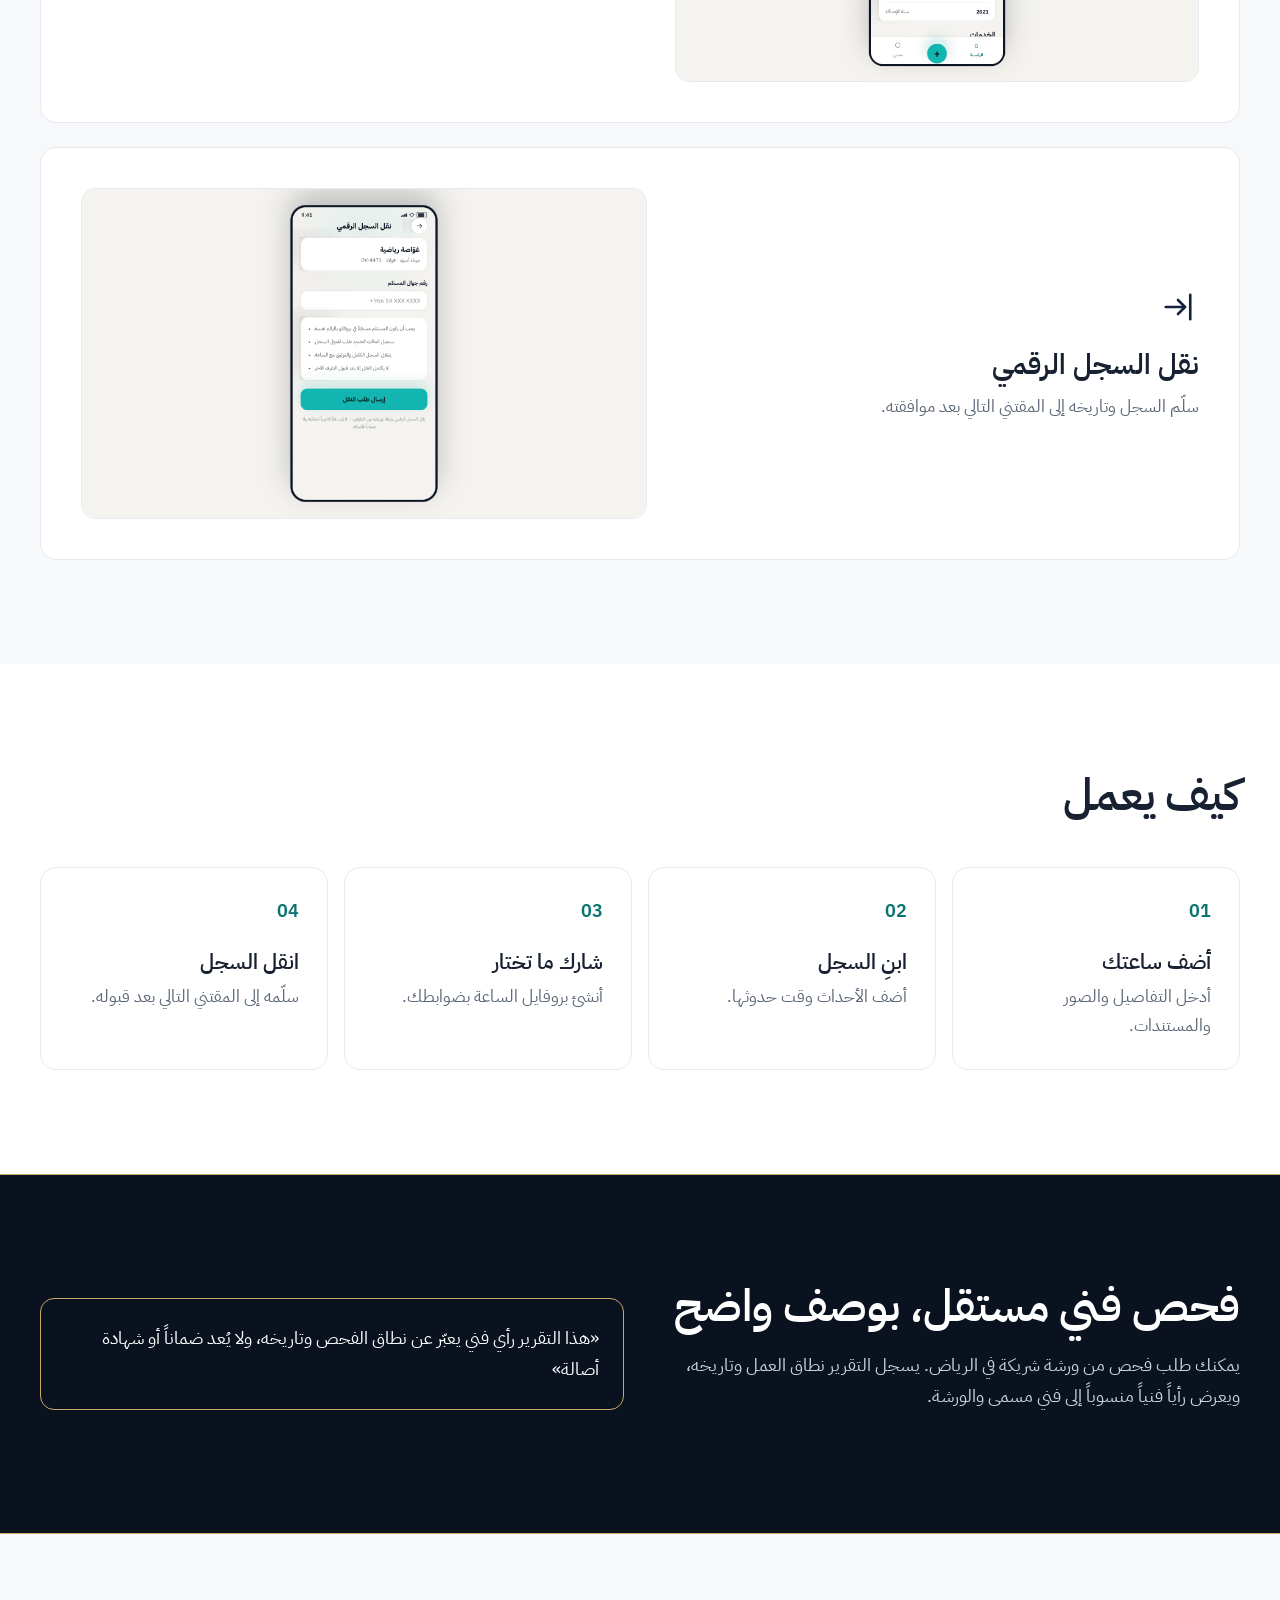
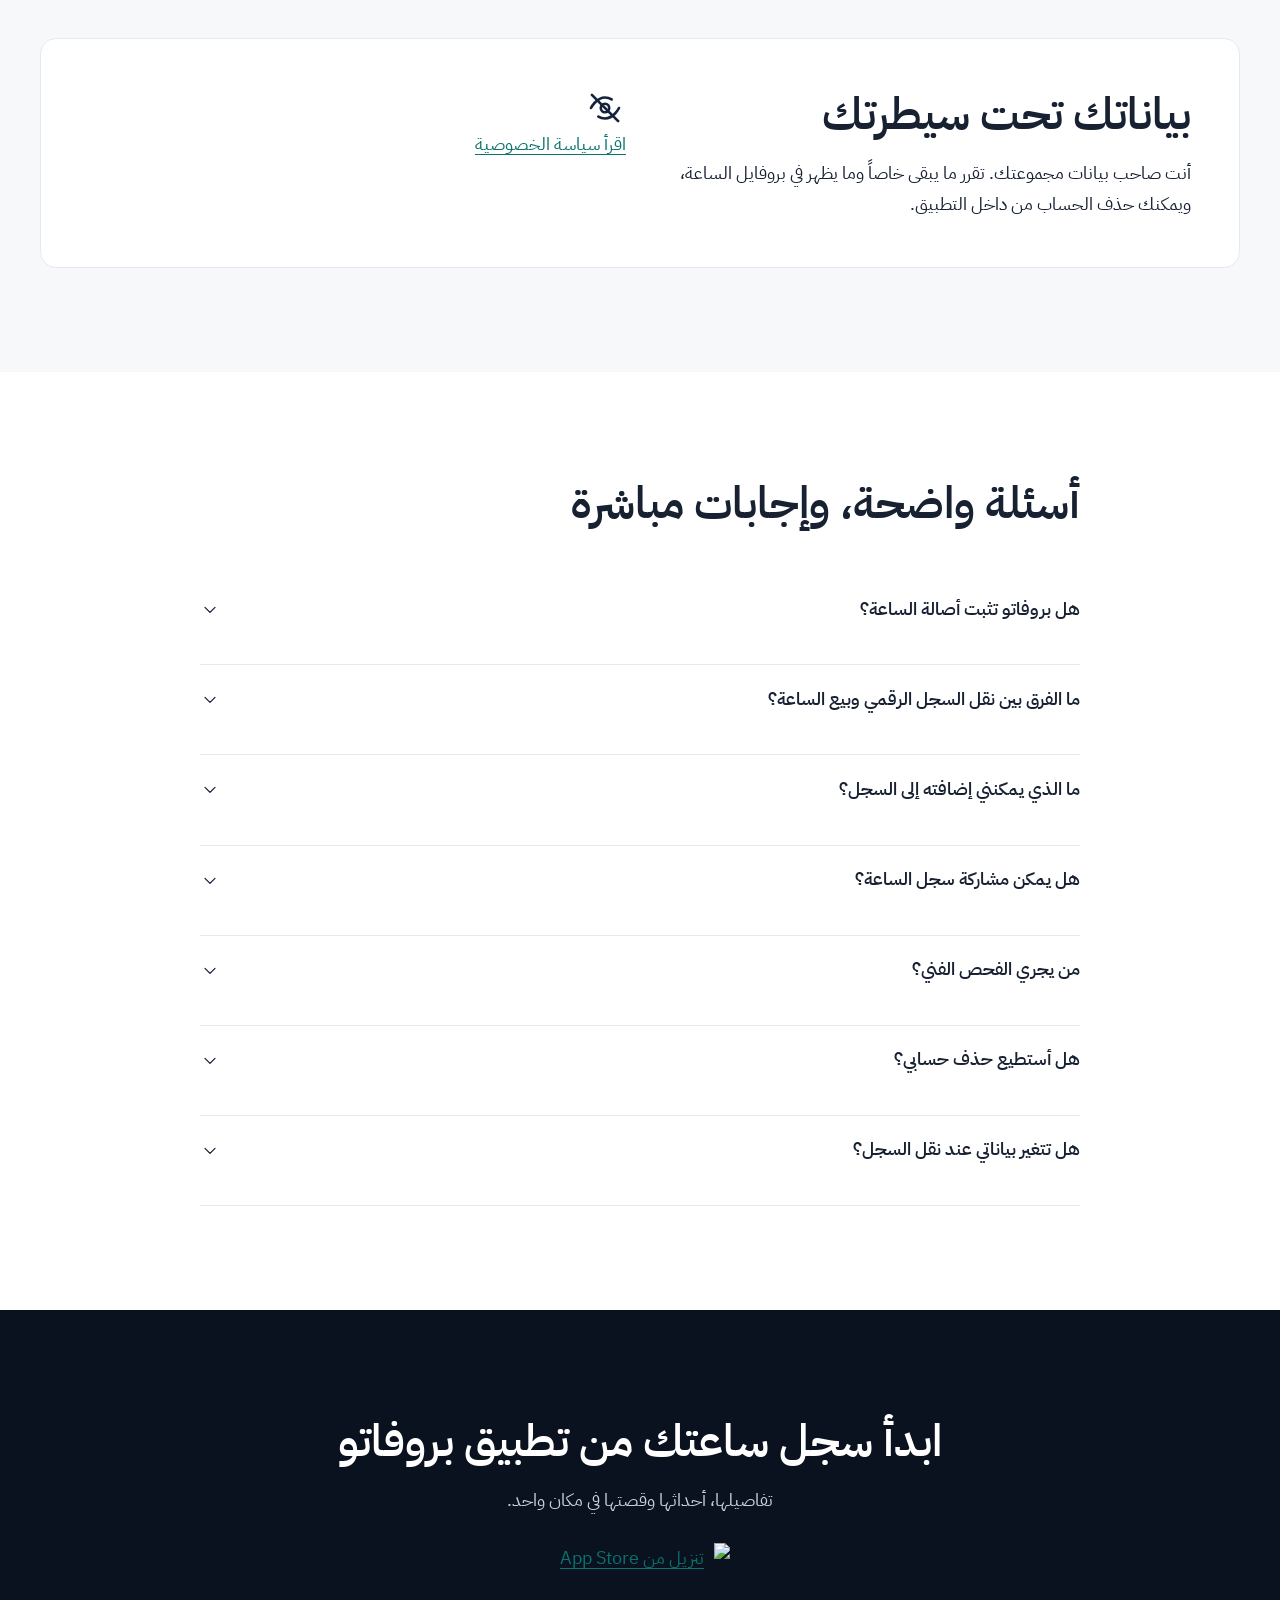
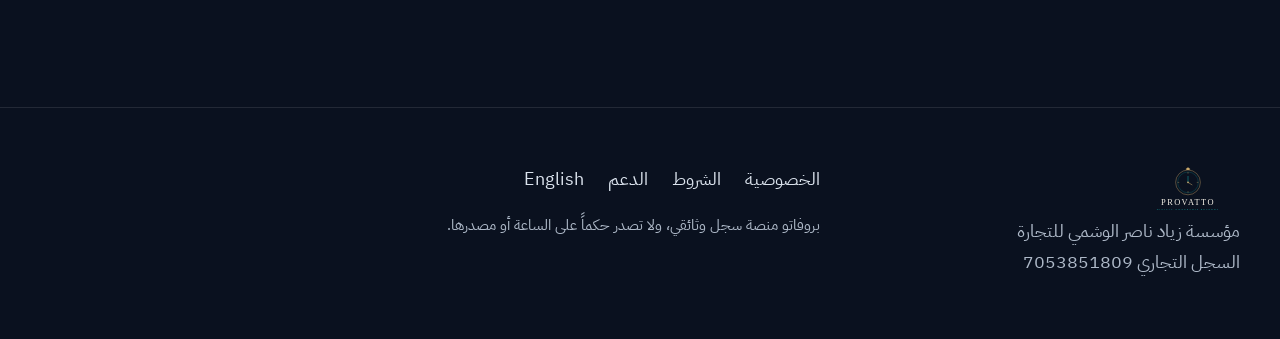
==== commit 50614ea4: "Refine premium landing page presentation" ====
--- a/index.html
+++ b/index.html
@@ -3,6 +3,9 @@
 <head>
 <meta charset="utf-8">
 <meta name="viewport" content="width=device-width,initial-scale=1,viewport-fit=cover">
+<link rel="preconnect" href="https://fonts.googleapis.com">
+<link rel="preconnect" href="https://fonts.gstatic.com" crossorigin>
+<link href="https://fonts.googleapis.com/css2?family=IBM+Plex+Sans+Arabic:wght@400;500;600&amp;family=IBM+Plex+Sans:wght@400;500;600&amp;display=swap" rel="stylesheet">
 <title>بروفاتو | سجل ساعتك الرقمي</title>
 <meta name="description" content="سجل رقمي لساعتك يحفظ التفاصيل والمستندات والأحداث وينتقل مع قصتها.">
 <meta name="apple-itunes-app" content="app-id=6777485253">
@@ -25,7 +28,7 @@
 <header class="site-header">
 <div class="container nav">
 <a class="logo" href="index.html" aria-label="بروفاتو، الرئيسية">
-<img src="identity/logo/wordmark-on-dark.png" alt="بروفاتو" width="260" height="130">
+<img src="identity/logo/wordmark-white.svg" alt="بروفاتو" width="260" height="130">
 </a>
 <nav class="nav-links" aria-label="التنقل الرئيسي">
 <a href="#features">المميزات</a>
@@ -43,15 +46,18 @@
 <div class="container hero-grid">
 <div>
 <p class="eyebrow">سجل الساعة، بهدوء</p>
-<h1>سجل ساعتك الرقمي، في يدك</h1>
+<h1><span>سجل ساعتك الرقمي،</span><span>في يدك</span></h1>
 <p>احتفظ بالتفاصيل والمستندات والسجل الزمني في مكان واحد، ومرّر القصة كاملة إلى المقتني التالي.</p>
-<a class="store-badge" href="https://apps.apple.com/app/id6777485253" aria-label="تنزيل بروفاتو من App Store">
-<small>تنزيل من</small>
-<strong>App Store</strong>
+<a class="app-store-link" href="https://apps.apple.com/app/id6777485253" aria-label="تنزيل بروفاتو من App Store">
+<img src="https://tools.applemediaservices.com/api/badges/download-on-the-app-store/black/ar-sa?size=250x83" alt="تنزيل من App Store" width="250" height="83">
 </a>
 </div>
 <div class="hero-art">
+<div class="device-frame">
+<div class="device-screen">
 <img class="screen" src="identity/screens/home.png" alt="شاشة مقتنياتي في تطبيق بروفاتو" width="924" height="540">
+</div>
+</div>
 </div>
 </div>
 </section>
@@ -225,9 +231,8 @@
 <div class="container reveal">
 <h2>ابدأ سجل ساعتك من تطبيق بروفاتو</h2>
 <p>تفاصيلها، أحداثها وقصتها في مكان واحد.</p>
-<a class="store-badge" href="https://apps.apple.com/app/id6777485253" aria-label="تنزيل بروفاتو من App Store">
-<small>تنزيل من</small>
-<strong>App Store</strong>
+<a class="app-store-link" href="https://apps.apple.com/app/id6777485253" aria-label="تنزيل بروفاتو من App Store">
+<img src="https://tools.applemediaservices.com/api/badges/download-on-the-app-store/black/ar-sa?size=250x83" alt="تنزيل من App Store" width="250" height="83">
 </a>
 </div>
 </section>
@@ -236,7 +241,7 @@
 <footer class="footer">
 <div class="container footer-grid">
 <div>
-<img class="footer-logo" src="identity/logo/wordmark-on-dark.png" alt="بروفاتو" width="260" height="130">
+<img class="footer-logo" src="identity/logo/wordmark-white.svg" alt="بروفاتو" width="260" height="130">
 <p>مؤسسة زياد ناصر الوشمي للتجارة<br>السجل التجاري 7053851809</p>
 </div>
 <div>
--- a/assets/css/site.css
+++ b/assets/css/site.css
@@ -1,488 +1,711 @@
 :root {
-  --navy:#0a111f;
-  --teal:#12b5b0;
-  --teal-ink:#08736f;
-  --paper:#f7f8fa;
-  --white:#fff;
-  --ink:#172131;
-  --muted:#5b6676;
-  --line:#e3e7ec;
-  --gold:#c9a86a;
-  --radius:20px;
-  --shadow:0 20px 60px rgba(10,17,31,.1)
-}
-@font-face {
-  font-family:"IBM Plex Sans Arabic";
-  src:local("IBM Plex Sans Arabic");
-  font-display:swap
-}
+  --navy: #0a111f;
+  --teal: #12b5b0;
+  --teal-ink: #08736f;
+  --paper: #f7f8fa;
+  --white: #ffffff;
+  --ink: #172131;
+  --muted: #5b6676;
+  --line: #e6e9ef;
+  --gold: #c9a86a;
+  --radius: 16px;
+  --container: 1200px;
+}
+
 * {
-  box-sizing:border-box
-}
+  box-sizing: border-box;
+}
+
 html {
-  scroll-behavior:smooth;
-  scroll-padding-top:96px
-}
+  scroll-behavior: smooth;
+  scroll-padding-top: 96px;
+}
+
 body {
-  margin:0;
-  background:var(--paper);
-  color:var(--ink);
-  font-family:"IBM Plex Sans Arabic","IBM Plex Sans",system-ui,-apple-system,"Segoe UI",sans-serif;
-  line-height:1.75
-}
+  margin: 0;
+  background: var(--paper);
+  color: var(--ink);
+  font-family: "IBM Plex Sans Arabic", "IBM Plex Sans", system-ui, sans-serif;
+  font-size: 17px;
+  font-weight: 400;
+  line-height: 1.7;
+  text-rendering: optimizeLegibility;
+  -webkit-font-smoothing: antialiased;
+}
+
 img {
-  display:block;
-  max-width:100%;
-  height:auto
-}
+  display: block;
+  max-width: 100%;
+  height: auto;
+}
+
 a {
-  color:var(--teal-ink);
-  text-underline-offset:4px
-}
-button,a {
-  touch-action:manipulation
-}
+  color: var(--teal-ink);
+  text-underline-offset: 4px;
+}
+
+button,
+a {
+  touch-action: manipulation;
+}
+
+h1,
+h2,
+h3,
+p {
+  margin-block-start: 0;
+}
+
+h1,
+h2,
+h3 {
+  line-height: 1.25;
+}
+
 .container {
-  width:min(1120px,calc(100% - 40px));
-  margin-inline:auto
-}
+  width: min(var(--container), calc(100% - 40px));
+  margin-inline: auto;
+}
+
 .skip {
-  position:fixed;
-  z-index:100;
-  inset-block-start:8px;
-  inset-inline-start:8px;
-  transform:translateY(-150%);
-  background:var(--white);
-  padding:12px 18px;
-  border-radius:8px
-}
+  position: fixed;
+  z-index: 100;
+  inset-block-start: 8px;
+  inset-inline-start: 8px;
+  padding: 10px 16px;
+  transform: translateY(-160%);
+  border-radius: 8px;
+  background: var(--white);
+}
+
 .skip:focus {
-  transform:none
-}
+  transform: none;
+}
+
 .site-header {
-  position:sticky;
-  z-index:50;
-  inset-block-start:0;
-  padding-block-start:env(safe-area-inset-top);
-  background:rgba(10,17,31,.95);
-  backdrop-filter:blur(14px);
-  border-block-end:1px solid rgba(255,255,255,.1)
-}
+  position: sticky;
+  z-index: 50;
+  inset-block-start: 0;
+  padding-block-start: env(safe-area-inset-top);
+  border-block-end: 1px solid rgba(255, 255, 255, 0.1);
+  background: rgba(10, 17, 31, 0.96);
+  backdrop-filter: blur(16px);
+}
+
 .nav {
-  min-height:72px;
-  display:flex;
-  align-items:center;
-  gap:22px
-}
+  display: flex;
+  min-height: 76px;
+  align-items: center;
+  gap: 24px;
+}
+
 .logo {
-  display:flex;
-  align-items:center;
-  min-width:120px
-}
+  display: inline-flex;
+  min-width: 96px;
+  min-height: 44px;
+  align-items: center;
+  flex: 0 0 auto;
+}
+
 .logo img {
-  width:132px
-}
+  width: auto;
+  height: 40px;
+  object-fit: contain;
+}
+
 .nav-links {
-  display:none;
-  align-items:center;
-  gap:22px;
-  margin-inline:auto
-}
-.nav-links a,.lang,.footer a {
-  color:#dbe3ed;
-  text-decoration:none
-}
+  display: none;
+  align-items: center;
+  gap: 26px;
+  margin-inline: auto;
+}
+
+.nav-links a,
+.lang,
+.footer a {
+  color: #dbe3ed;
+  text-decoration: none;
+}
+
+.nav-links a {
+  font-size: 0.94rem;
+  font-weight: 500;
+}
+
 .lang {
-  display:grid;
-  place-items:center;
-  min-width:44px;
-  min-height:44px;
-  border:1px solid rgba(255,255,255,.3);
-  border-radius:999px;
-  font-weight:600
-}
+  display: grid;
+  min-width: 44px;
+  min-height: 44px;
+  place-items: center;
+  border: 1px solid rgba(255, 255, 255, 0.28);
+  border-radius: 999px;
+  font-family: "IBM Plex Sans", sans-serif;
+  font-weight: 600;
+}
+
 .button {
-  display:inline-flex;
-  min-height:48px;
-  align-items:center;
-  justify-content:center;
-  padding:10px 20px;
-  border-radius:999px;
-  background:var(--teal);
-  color:var(--navy);
-  font-weight:700;
-  text-decoration:none
-}
+  display: inline-flex;
+  min-height: 48px;
+  align-items: center;
+  justify-content: center;
+  padding: 10px 22px;
+  border-radius: 999px;
+  background: var(--teal);
+  color: var(--navy);
+  font-weight: 600;
+  text-decoration: none;
+}
+
 .nav .button {
-  display:none
-}
+  display: none;
+}
+
 .hero {
-  background:var(--navy);
-  color:var(--white);
-  padding:46px 0 64px;
-  overflow:hidden
-}
+  overflow: hidden;
+  padding-block: 64px;
+  background: var(--navy);
+  color: var(--white);
+}
+
 .hero-grid {
-  display:grid;
-  gap:34px;
-  align-items:center
-}
+  display: grid;
+  align-items: center;
+  gap: 56px;
+}
+
+.hero-grid > div:first-child {
+  max-width: 680px;
+}
+
 .eyebrow {
-  font-size:.82rem;
-  font-weight:700;
-  color:var(--teal);
-  margin:0 0 12px
-}
+  margin-block-end: 18px;
+  color: var(--teal);
+  font-size: 0.86rem;
+  font-weight: 600;
+}
+
 .hero h1 {
-  font-size:clamp(2.1rem,8vw,4.25rem);
-  line-height:1.18;
-  max-width:750px;
-  margin:0 0 18px;
-  font-weight:600
-}
-.hero p {
-  color:#c9d3df;
-  font-size:1.08rem;
-  max-width:620px;
-  margin:0 0 26px
-}
-.store-badge {
-  display:inline-grid;
-  min-height:58px;
-  align-content:center;
-  padding:8px 20px;
-  border:1px solid #fff;
-  border-radius:11px;
-  background:#000;
-  color:#fff;
-  text-decoration:none;
-  line-height:1.15
-}
-.store-badge small {
-  font-size:.68rem
-}
-.store-badge strong {
-  font-size:1.12rem
-}
+  margin-block-end: 24px;
+  font-size: clamp(40px, 6vw, 72px);
+  font-weight: 600;
+}
+
+.hero h1 span {
+  display: block;
+  white-space: nowrap;
+}
+
+.hero p:not(.eyebrow) {
+  max-width: 610px;
+  margin-block-end: 30px;
+  color: #c9d3df;
+  font-size: clamp(17px, 2vw, 19px);
+}
+
+.app-store-link {
+  display: inline-flex;
+  min-width: 145px;
+  min-height: 48px;
+  align-items: center;
+}
+
+.app-store-link img {
+  width: 180px;
+  min-width: 145px;
+  height: auto;
+}
+
 .hero-art {
-  position:relative
-}
-.screen {
-  border-radius:26px;
-  box-shadow:0 32px 80px rgba(0,0,0,.35);
-  border:1px solid rgba(255,255,255,.15)
-}
+  display: grid;
+  place-items: center;
+}
+
+.device-frame {
+  position: relative;
+  width: min(264px, 72vw);
+  aspect-ratio: 208 / 458;
+  overflow: hidden;
+  border: 7px solid #050a12;
+  border-radius: 46px;
+  background: #f7f6f2;
+  box-shadow: 0 24px 64px rgba(10, 17, 31, 0.35);
+}
+
+.device-frame::before {
+  position: absolute;
+  z-index: 2;
+  inset-block-start: 8px;
+  left: 50%;
+  width: 76px;
+  height: 22px;
+  transform: translateX(-50%);
+  border-radius: 999px;
+  background: #050a12;
+  content: "";
+}
+
+.device-screen {
+  position: absolute;
+  inset: 0;
+  overflow: hidden;
+  border-radius: 38px;
+}
+
+.device-screen .screen {
+  position: absolute;
+  inset-block-start: -10.5%;
+  left: 50%;
+  width: 444%;
+  max-width: none;
+  transform: translateX(-50%);
+  border: 0;
+  border-radius: 0;
+  box-shadow: none;
+}
+
 section {
-  padding:72px 0
-}
+  padding-block: 64px;
+}
+
 .section-head {
-  max-width:680px;
-  margin-block-end:36px
-}
-.section-head h2,.legal h1 {
-  font-size:clamp(1.8rem,5vw,3rem);
-  line-height:1.3;
-  margin:0 0 12px
-}
-.section-head p {
-  color:var(--muted);
-  margin:0
-}
+  max-width: 720px;
+  margin-block-end: 44px;
+}
+
+.section-head h2,
+.legal h1,
+.inspection h2,
+.privacy-panel h2,
+.final-cta h2 {
+  margin-block-end: 16px;
+  font-size: clamp(28px, 4vw, 44px);
+  font-weight: 600;
+}
+
+.section-head p,
+.feature p,
+.step p,
+.legal-card p,
+.legal-card li {
+  font-size: 17px;
+}
+
+.section-head p,
+.feature p,
+.step p {
+  color: var(--muted);
+}
+
 .problem {
-  background:var(--white)
-}
+  background: var(--white);
+}
+
 .problem-lines {
-  display:grid;
-  gap:14px
-}
+  display: grid;
+}
+
 .problem-lines p {
-  font-size:clamp(1.1rem,3vw,1.4rem);
-  margin:0;
-  padding:18px 0;
-  border-block-end:1px solid var(--line)
-}
+  margin: 0;
+  padding-block: 20px;
+  border-block-end: 1px solid var(--line);
+  font-size: clamp(18px, 2.2vw, 23px);
+}
+
 .features {
-  display:grid;
-  gap:24px
-}
+  display: grid;
+  gap: 24px;
+}
+
 .feature {
-  display:grid;
-  gap:24px;
-  background:var(--white);
-  padding:24px;
-  border:1px solid var(--line);
-  border-radius:var(--radius);
-  align-items:center
-}
+  display: grid;
+  align-items: center;
+  gap: 28px;
+  padding: 28px;
+  border: 1px solid var(--line);
+  border-radius: var(--radius);
+  background: var(--white);
+}
+
 .feature-icon {
-  width:42px;
-  height:42px;
-  margin-block-end:18px
-}
+  width: 42px;
+  height: 42px;
+  margin-block-end: 20px;
+}
+
 .feature h3 {
-  font-size:1.35rem;
-  margin:0 0 8px
-}
+  margin-block-end: 10px;
+  font-size: clamp(22px, 2.4vw, 28px);
+  font-weight: 600;
+}
+
 .feature p {
-  color:var(--muted);
-  margin:0
-}
-.feature img.screen {
-  background:#f5f3ef
-}
+  margin-block-end: 0;
+}
+
+.feature > .screen {
+  border: 1px solid var(--line);
+  border-radius: 14px;
+  background: #f5f3ef;
+}
+
+#how,
+#faq {
+  background: var(--white);
+}
+
 .steps {
-  display:grid;
-  gap:16px;
-  counter-reset:steps
-}
+  display: grid;
+  gap: 16px;
+  counter-reset: steps;
+}
+
 .step {
-  position:relative;
-  background:#fff;
-  padding:24px;
-  border-radius:16px;
-  border:1px solid var(--line)
-}
+  position: relative;
+  padding: 28px;
+  border: 1px solid var(--line);
+  border-radius: var(--radius);
+  background: var(--white);
+}
+
 .step::before {
-  counter-increment:steps;
-  content:"0" counter(steps);
-  display:block;
-  color:var(--teal-ink);
-  font-weight:700;
-  margin-block-end:18px
-}
+  display: block;
+  margin-block-end: 22px;
+  color: var(--teal-ink);
+  content: "0" counter(steps);
+  counter-increment: steps;
+  font-family: "IBM Plex Sans", sans-serif;
+  font-weight: 600;
+}
+
 .step h3 {
-  margin:0 0 6px
-}
+  margin-block-end: 8px;
+  font-size: 21px;
+  font-weight: 600;
+}
+
 .step p {
-  margin:0;
-  color:var(--muted)
-}
+  margin-block-end: 0;
+}
+
 .inspection {
-  background:var(--navy);
-  color:#fff
-}
+  border-block: 1px solid var(--gold);
+  background: var(--navy);
+  color: var(--white);
+}
+
 .inspection-grid {
-  display:grid;
-  gap:28px;
-  align-items:center
-}
+  display: grid;
+  align-items: center;
+  gap: 32px;
+}
+
 .inspection p {
-  color:#c9d3df
-}
+  color: #c9d3df;
+}
+
 .disclaimer {
-  padding:22px;
-  border:1px solid var(--gold);
-  border-radius:14px;
-  color:#fff!important
-}
+  margin: 0;
+  padding: 24px;
+  border: 1px solid var(--gold);
+  border-radius: 14px;
+  color: var(--white) !important;
+}
+
 .privacy-panel {
-  display:grid;
-  gap:24px;
-  background:#eaf7f6;
-  padding:30px;
-  border-radius:var(--radius)
-}
+  display: grid;
+  gap: 28px;
+  padding: 32px;
+  border: 1px solid var(--line);
+  border-radius: var(--radius);
+  background: var(--white);
+}
+
+.privacy-panel p {
+  margin-block-end: 0;
+}
+
 .faq {
-  max-width:850px
-}
+  max-width: 880px;
+}
+
 .faq-item {
-  border-block-end:1px solid var(--line)
-}
+  border-block-end: 1px solid var(--line);
+}
+
 .faq-button {
-  width:100%;
-  min-height:64px;
-  display:flex;
-  align-items:center;
-  justify-content:space-between;
-  gap:20px;
-  padding:16px 0;
-  border:0;
-  background:none;
-  color:var(--ink);
-  font:inherit;
-  font-weight:600;
-  text-align:start;
-  cursor:pointer
-}
+  display: flex;
+  width: 100%;
+  min-height: 68px;
+  align-items: center;
+  justify-content: space-between;
+  gap: 24px;
+  padding: 18px 0;
+  border: 0;
+  background: transparent;
+  color: var(--ink);
+  cursor: pointer;
+  font: inherit;
+  font-size: 18px;
+  font-weight: 600;
+  text-align: start;
+}
+
 .faq-button img {
-  width:20px;
-  transition:transform .2s
-}
-.faq-button[aria-expanded=true] img {
-  transform:rotate(180deg)
-}
+  width: 20px;
+  transition: transform 0.2s ease;
+}
+
+.faq-button[aria-expanded="true"] img {
+  transform: rotate(180deg);
+}
+
 .faq-panel {
-  padding:0 0 20px;
-  color:var(--muted)
-}
+  padding-block-end: 22px;
+  color: var(--muted);
+}
+
 .faq-panel[hidden] {
-  display:none
-}
+  display: none;
+}
+
 .final-cta {
-  background:var(--navy);
-  color:#fff;
-  text-align:center
-}
-.final-cta h2 {
-  font-size:clamp(1.8rem,5vw,3rem);
-  margin-block-start:0
-}
+  background: var(--navy);
+  color: var(--white);
+  text-align: center;
+}
+
+.final-cta p {
+  margin-block-end: 28px;
+  color: #c9d3df;
+  font-size: 18px;
+}
+
 .footer {
-  background:var(--navy);
-  color:#aeb9c8;
-  padding:48px 0 max(40px,env(safe-area-inset-bottom));
-  border-block-start:1px solid rgba(255,255,255,.1)
-}
+  padding-block: 56px max(44px, env(safe-area-inset-bottom));
+  border-block-start: 1px solid rgba(255, 255, 255, 0.1);
+  background: var(--navy);
+  color: #aeb9c8;
+}
+
 .footer-grid {
-  display:grid;
-  gap:28px
-}
+  display: grid;
+  gap: 30px;
+}
+
 .footer-logo {
-  width:132px
-}
+  width: auto;
+  height: 52px;
+}
+
 .footer-links {
-  display:flex;
-  flex-wrap:wrap;
-  gap:14px 22px
-}
+  display: flex;
+  flex-wrap: wrap;
+  gap: 14px 24px;
+  margin-block-end: 18px;
+}
+
 .footer small {
-  display:block;
-  max-width:760px
-}
+  display: block;
+  max-width: 760px;
+}
+
 .legal-hero {
-  background:var(--navy);
-  color:#fff;
-  padding:52px 0
-}
+  padding-block: 64px;
+  background: var(--navy);
+  color: var(--white);
+}
+
 .legal {
-  padding-block:56px
-}
+  padding-block: 64px;
+}
+
 .legal-layout {
-  display:grid;
-  gap:32px
-}
+  display: grid;
+  gap: 32px;
+}
+
+.toc,
+.legal-card {
+  border: 1px solid var(--line);
+  border-radius: var(--radius);
+  background: var(--white);
+}
+
 .toc {
-  background:#fff;
-  padding:22px;
-  border:1px solid var(--line);
-  border-radius:14px;
-  align-self:start
-}
+  align-self: start;
+  padding: 22px;
+}
+
 .toc a {
-  display:block;
-  padding:5px 0
-}
+  display: block;
+  padding-block: 5px;
+}
+
 .legal-card {
-  background:#fff;
-  padding:clamp(20px,5vw,48px);
-  border:1px solid var(--line);
-  border-radius:var(--radius)
-}
+  padding: clamp(22px, 5vw, 48px);
+}
+
 .legal-card h2 {
-  font-size:1.25rem;
-  line-height:1.5;
-  margin:34px 0 10px
-}
+  margin-block: 36px 10px;
+  font-size: 1.25rem;
+  font-weight: 600;
+}
+
 .legal-card h2:first-child {
-  margin-block-start:0
-}
+  margin-block-start: 0;
+}
+
 .legal-card li {
-  margin-block-end:8px
-}
-.contact-block,.contact-card {
-  background:#eff9f8;
-  padding:20px;
-  border-radius:12px
-}
+  margin-block-end: 8px;
+}
+
+.contact-block,
 .contact-card {
-  text-align:center
-}
+  padding: 22px;
+  border: 1px solid var(--line);
+  border-radius: 12px;
+  background: #eff9f8;
+}
+
+.contact-card {
+  text-align: center;
+}
+
 .qa {
-  padding:18px 0;
-  border-block-end:1px solid var(--line)
-}
+  padding-block: 18px;
+  border-block-end: 1px solid var(--line);
+}
+
 .qa .q {
-  font-weight:700
-}
+  font-weight: 600;
+}
+
 .qa .a {
-  color:var(--muted)
-}
+  color: var(--muted);
+}
+
 :focus-visible {
-  outline:3px solid var(--teal);
-  outline-offset:3px
-}
+  outline: 3px solid var(--teal);
+  outline-offset: 3px;
+}
+
 .reveal {
-  opacity:0;
-  transform:translateY(8px);
-  transition:opacity .2s ease,transform .2s ease
-}
+  opacity: 0;
+  transform: translateY(8px);
+  transition: opacity 0.2s ease, transform 0.2s ease;
+}
+
 .reveal.visible {
-  opacity:1;
-  transform:none
-}
-[dir=rtl] .directional {
-  transform:scaleX(-1)
-}
-[dir=rtl] .faq-button[aria-expanded=true] img {
-  transform:scaleX(-1) rotate(180deg)
-}
-@media(min-width:760px) {
+  opacity: 1;
+  transform: none;
+}
+
+[dir="rtl"] .directional {
+  transform: scaleX(-1);
+}
+
+[dir="rtl"] .faq-button[aria-expanded="true"] img {
+  transform: scaleX(-1) rotate(180deg);
+}
+
+.not-found {
+  display: grid;
+  min-height: 100vh;
+  place-items: center;
+}
+
+.not-found-logo {
+  width: auto;
+  height: 80px;
+  margin-inline: auto;
+}
+
+@media (max-width: 430px) {
+  .hero h1 {
+    font-size: clamp(38px, 11vw, 48px);
+  }
+
+
+  .feature {
+    padding: 22px;
+  }
+}
+
+@media (min-width: 760px) {
+  body {
+    font-size: 18px;
+  }
+
+  section {
+    padding-block: 104px;
+  }
+
   .nav-links {
-    display:flex
-  }
+    display: flex;
+  }
+
   .nav .button {
-    display:inline-flex
-  }
+    display: inline-flex;
+  }
+
   .hero {
-    padding:80px 0 90px
-  }
+    min-height: 680px;
+    padding-block: 96px;
+  }
+
   .hero-grid {
-    grid-template-columns:1.05fr .95fr
-  }
+    grid-template-columns: minmax(0, 1.1fr) minmax(300px, 0.9fr);
+    gap: clamp(64px, 8vw, 120px);
+  }
+
   .features .feature {
-    grid-template-columns:1fr 1fr;
-    padding:38px
-  }
+    grid-template-columns: 1fr 1.08fr;
+    padding: 40px;
+  }
+
   .features .feature:nth-child(even) .feature-copy {
-    order:2
-  }
+    order: 2;
+  }
+
   .steps {
-    grid-template-columns:repeat(4,1fr)
-  }
-  .inspection-grid,.privacy-panel {
-    grid-template-columns:1fr 1fr
-  }
+    grid-template-columns: repeat(4, 1fr);
+  }
+
+  .inspection-grid,
+  .privacy-panel {
+    grid-template-columns: 1fr 1fr;
+  }
+
+  .privacy-panel {
+    padding: 48px;
+  }
+
   .footer-grid {
-    grid-template-columns:1fr 2fr
-  }
+    grid-template-columns: 1fr 2fr;
+  }
+
   .legal-layout {
-    grid-template-columns:260px 1fr
-  }
+    grid-template-columns: 260px 1fr;
+  }
+
   .toc {
-    position:sticky;
-    inset-block-start:100px
-  }
-}
-@media(prefers-reduced-motion:reduce) {
+    position: sticky;
+    inset-block-start: 100px;
+  }
+}
+
+@media (prefers-reduced-motion: reduce) {
   html {
-    scroll-behavior:auto
-  }
+    scroll-behavior: auto;
+  }
+
   .reveal {
-    opacity:1;
-    transform:none;
-    transition:none
-  }
+    opacity: 1;
+    transform: none;
+    transition: none;
+  }
+
   .faq-button img {
-    transition:none
-  }
-}
-
-.not-found {
-  min-height: 100vh;
-  display: grid;
-  place-items: center;
-}
-
-.not-found-logo {
-  margin-inline: auto;
-}
+    transition: none;
+  }
+}
